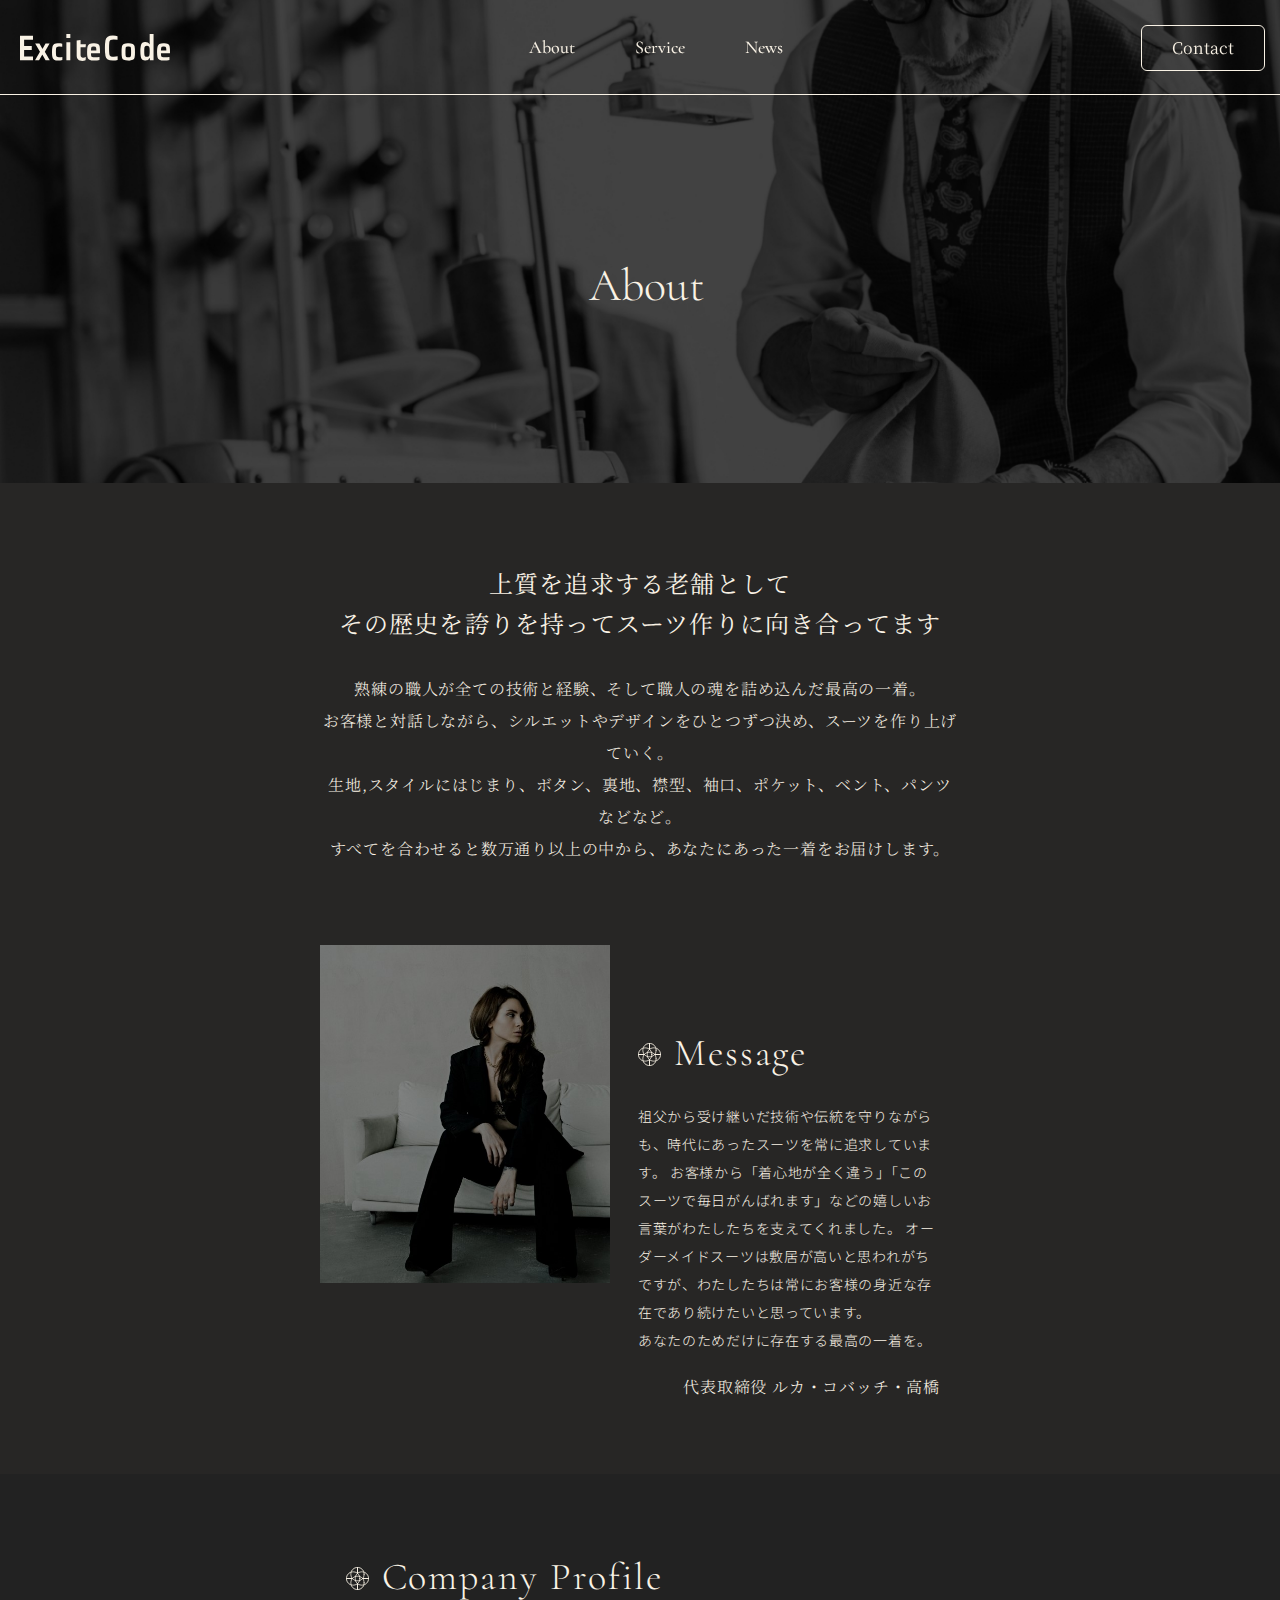
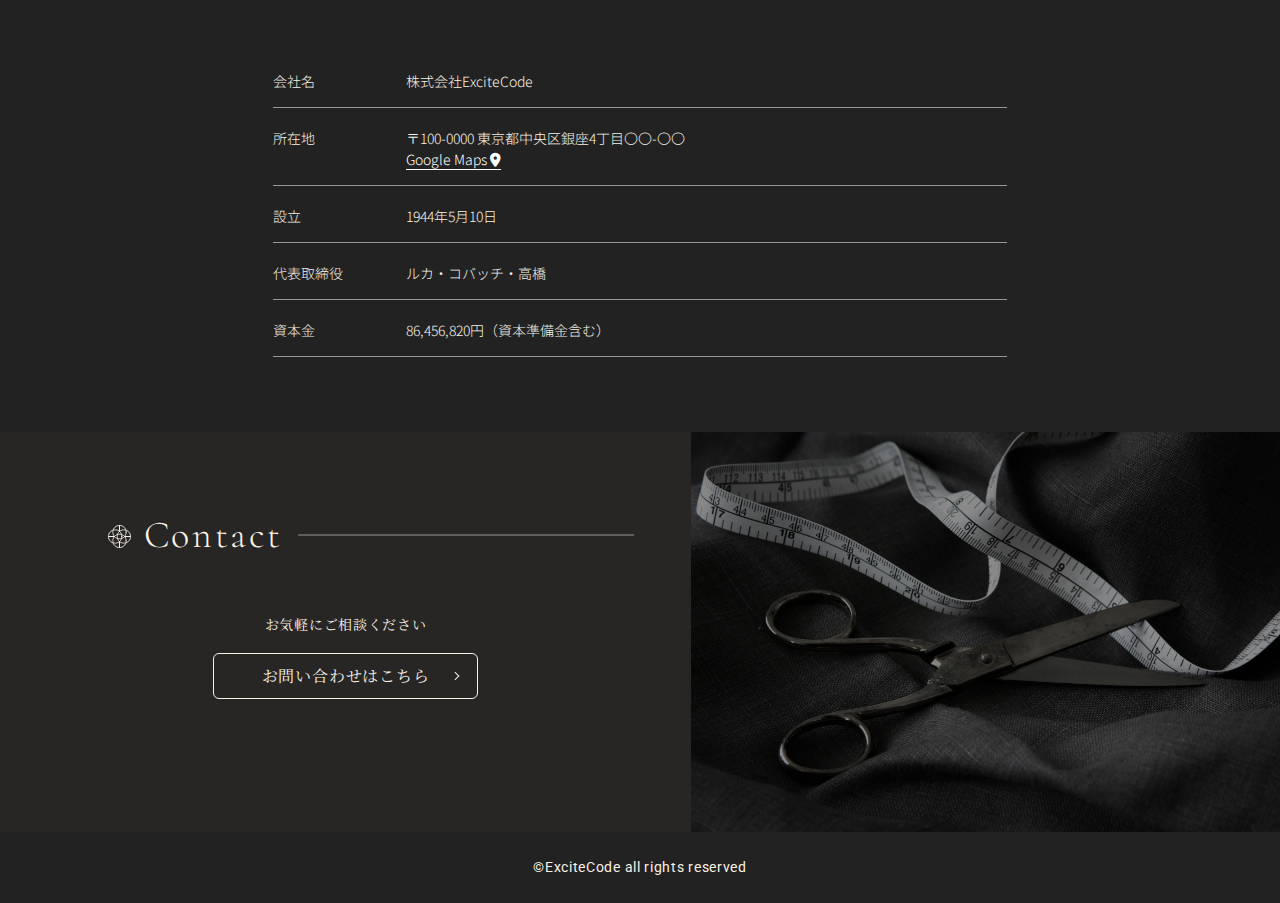
==== pc2_about.html @ 0dd818ef "初回コミット" ====
<!DOCTYPE html>
<html lang="ja">

<head>
  <meta name="robots" content="noindex,nofollow">
  <meta charset="UTF-8">
  <meta name="viewport" content="width=device-width,initial-scale=1.0">
  <meta name="format-detection" content="telephone=no">
  <!-- meta情報 -->
  <title>ExciteCode04 now</title>
  <meta name="description" content="ExciteCodeは、伝統あるテーラーだからできる、芯地や裏地など、細部へこだわります。わたしたちはワンランク上のオーダースーツをお約束します。">
  <meta name="keywords" content="ExciteCode,オーダーメイドスーツ,ネクタイ" >
  <!-- ogp -->
  <meta property="og:title" content="ExciteCode">
  <meta property="og:type" content="website">
  <meta property="og:url" content="">
  <meta property="og:image" content="">
  <meta property="og:site_name" content="ExciteCode">
  <meta property="og:description" content="ExciteCodeは、伝統あるテーラーだからできる、芯地や裏地など、細部へこだわります。わたしたちはワンランク上のオーダースーツをお約束します。">
  <meta name="twitter:card" content="summary" >
  <meta name="viewport" content="width=device-width, initial-scale=1.0">
  <!-- ファビコン -->
  <link rel="icon"  href="/images/favicon.ico">
  <link rel="apple-touch-icon" href="/images/apple-touch-icon.png">

  <link rel="stylesheet" href="https://cdnjs.cloudflare.com/ajax/libs/font-awesome/6.5.1/css/all.min.css">

  <!-- Google Fonts -->
  <link rel="preconnect" href="https://fonts.googleapis.com">
  <link rel="preconnect" href="https://fonts.gstatic.com" crossorigin>
  <link href="https://fonts.googleapis.com/css2?family=Noto+Sans+JP:wght@400;500&family=Noto+Serif+JP:wght@300;400&family=Roboto:wght@500&display=swap" rel="stylesheet">
  <link rel="preconnect" href="https://fonts.googleapis.com">
  <link rel="preconnect" href="https://fonts.gstatic.com" crossorigin>
  <link href="https://fonts.googleapis.com/css2?family=Cormorant:ital,wght@0,300..700;1,300..700&family=Noto+Sans+JP:wght@400;500&family=Noto+Serif+JP:wght@300;400&family=Roboto:wght@500&display=swap" rel="stylesheet">
  <!-- css -->
  <link rel="stylesheet" href="https://unpkg.com/swiper@8/swiper-bundle.min.css">
  <link rel="stylesheet" href="/css/style.css">

  <!-- JavaScript -->
  <script src="https://code.jquery.com/jquery-3.6.1.min.js" integrity="sha256-o88AwQnZB+VDvE9tvIXrMQaPlFFSUTR+nldQm1LuPXQ=" crossorigin="anonymous" defer></script>
  <script src="https://cdn.jsdelivr.net/npm/swiper@8/swiper-bundle.min.js" defer></script>
  <script src="/js/script.js" defer></script>
</head>

<body>
  <header class="header js-header"> <!--headerはメインビュー過ぎたら背景色を＃２２２２２２にする -->
    <div class="header__inner">
      <a href="/index.html">
        <div class="header__name"><img class="header__logo" src="/images/h1.svg" alt="ExciteCode"></div>
      </a>
      <nav class="header__nav md-none">
        <ul class="header__items">
          <li class="header__item"><a href="#" class="header__link">About</a></li>
          <li class="header__item"><a href="/index.html#service" class="header__link">Service</a></li>
          <li class="header__item"><a href="/index.html#news" class="header__link">News</a></li>
        </ul>
      </nav> 
      <div class="header__contact-button-wrapper md-none">
        <a href="/pc2_contact.html" class="header__contact contact-button md-none">Contact</a>
      </div>
    </div> <!-- //header__inner -->

    <div class="hamburger js-hamburger md-show"><!-- ハンバーガー -->
      <span></span>
      <span></span>
      <span></span>
    </div>
    <div class="drawer-menu js-drawer">
      <div class="drawer-menu__inner">
        <ul class="drawer-menu__items">
          <li class="drawer-menu__item">
            <a href="pc2_about.html" class="drawer-menu__link">About</a>
          </li>
          <li class="drawer-menu__item">
            <a href="/index.html#service" class="drawer-menu__link">Service</a>
          </li>
          <li class="drawer-menu__item">
            <a href="/index.html#news" class="drawer-menu__link">News</a>
          </li>
          <li class="drawer-menu__item">
            <a href="pc2_contact.html" class="drawer-menu__link drawer-menu__link--contact">Contact</a>
          </li>
        </ul>
      </div>
    </div>
  </header><!--header-->


  <main>
    <section class="sub-mv">
      <div class="sub-page__title-inner">
        <h1 class="sub-page__title--about"> 
          About 
        </h1>
      </div>
    </section>
    
    <section class="page-about__message">
      <div class="page-about__about-inner">
        <div class="page-about__message-text--large text--large text--white"> 
          上質を追求する老舗として<br>
          その歴史を誇りを持って<br class="md-show">スーツ作りに向き合ってます
        </div>
        <div class="text text--white page-about__message-text">
          熟練の職人が全ての技術と経験、そして職人の魂を詰め込んだ最高の一着。<br>
          お客様と対話しながら、シルエットやデザインをひとつずつ決め、スーツを作り上げていく。<br>
          生地,スタイルにはじまり、ボタン、裏地、襟型、袖口、ポケット、ベント、パンツなどなど。<br>
          すべてを合わせると数万通り以上の中から、あなたにあった一着をお届けします。
        </div>
        <div class="page-about__service-flex">
          <div class="">
            <img src="/images/pc2__about-message-img.jpg" alt="パンツスーツを着た女性がソファに座って左の方を向いている様子" class="pc2__about-message-img">
          </div>
          <div class="page-about__service-flex-text">
            <div class="page-about__title-wrap">
              <h2 class="page-about__section-title--none-after">Message</h2> 
            </div> 
            <div class="greeting">
              <div class="text text--white page-about__message-flex-text">
                祖父から受け継いだ技術や伝統を守りながらも、時代にあったスーツを常に追求しています。
                お客様から「着心地が全く違う」「このスーツで毎日がんばれます」などの嬉しいお言葉がわたしたちを支えてくれました。<br class="sp-show">
                オーダーメイドスーツは敷居が高いと思われがちですが、わたしたちは常にお客様の身近な存在であり続けたいと思っています。<br class="sp-show"><br>
                <p class="md-none">あなたのためだけに存在する最高の一着を。</p>
              </div>
              <p class="text text--white page-about__message-flex-text--name">代表取締役&nbsp;ルカ・コバッチ・高橋</p>  
            </div>
          </div>
        </div>
      </div>
    </section><!--//page-about__message-->

    <section class="page-about__company-profile">           
      <div class="page-about__about-inner">
        <div class="title-wrap title-wrap__page-about"> 
          <h2 class="page-about__section-title--none-after">Company&nbsp;Profile</h2> 
        </div>
      </div>
      <div class="profile-items section-inner">
        <dl class="profile-item">
          <dt class="profile-item--main">会社名</dt>
          <dd class="profile-item--sub">株式会社ExciteCode</dd>
        </dl>


        <dl class="profile-item">
          <dt class="profile-item--main">所在地</dt>
          <dd class="profile-item--sub">
              〒100-0000
              東京都中央区銀座4丁目〇〇-〇〇<br>
              <a href="#" class="modal-open-button js-modal-open">Google Maps <i class="fa-solid fa-location-dot"></i></a>
          </dd>
        </dl>


        <dl class="profile-item">
          <dt class="profile-item--main">設立</dt>
          <dd class="profile-item--sub">1944年5月10日</dd>
        </dl>
        <dl class="profile-item">
          <dt class="profile-item--main">代表取締役</dt>
          <dd class="profile-item--sub">ルカ・コバッチ・高橋</dd>
        </dl>
        <dl class="profile-item">
          <dt class="profile-item--main">資本金</dt>
          <dd class="profile-item--sub">86,456,820円（資本準備金含む）</dd>
        </dl>
      </div>
    </section>
    <section id="contact" class="contact">
      <div class="contact-left">
        <div class="inner contact-inner"> 
          <div class="title-wrap contact__title-wrap">
            <h2 class="section-title section-title--white contact__section-title">Contact</h2> 
          </div>
        <!-- <div class="contact-title-wrap"> -->
          <div class="contact__title-inner"> 
            <p class="contact-text text text--white">お気軽にご相談ください</p>
            <a href="/pc2_contact.html" class="contact-button contact__contact-button">お問い合わせはこちら</a>
          </div> 
        </div> 
      </div>
      <div class="contact-img-right">
        <img src="/images/contact-img.jpg" alt="裁ちばさみとメジャーが布の上に置いてある様子">
      </div>
    </section>

  </main>
  <footer class="footer">
    <small class="footer__copyright">&copy;ExciteCode&nbsp;all&nbsp;rights&nbsp;reserved</small>
  </footer>
</body>

</html>
---- css/style.css ----
@charset "UTF-8";
html {
  font-size: 16px;
}

body {
  font-family: "Noto Serif JP", serif;
}

a[href^="tel:"] {
  pointer-events: none;
}
@media screen and (max-width: 768px) {
  a[href^="tel:"] {
    pointer-events: auto;
  }
}

a {
  transition: opacity 0.3s;
}
a:hover {
  opacity: 0.7;
}

*,
*::before,
*::after {
  box-sizing: border-box;
}

/* Remove default padding */
ul,
ol {
  padding: 0;
}

/* Remove default margin */
body,
h1,
h2,
h3,
h4,
p,
ul,
ol,
figure,
blockquote,
dl,
dd {
  margin: 0;
}

/* Set core root defaults */
html {
  scroll-behavior: smooth;
}

/* Set core body defaults */
body {
  min-height: 100vh;
  text-rendering: optimizeSpeed;
  line-height: 1.5;
}

/* Remove list styles on ul, ol elements with a class attribute */
ul,
ol {
  list-style: none;
}

/* A elements that don't have a class get default styles */
a:not([class]) {
  text-decoration-skip-ink: auto;
}

a {
  text-decoration: none;
}

/* Make images easier to work with */
img {
  max-width: 100%;
  display: block;
}

/* Natural flow and rhythm in articles by default */
article > * + * {
  margin-top: 1em;
}

/* Inherit fonts for inputs and buttons */
input,
button,
textarea,
select {
  font: inherit;
}

/* Blur images when they have no alt attribute */
img:not([alt]) {
  filter: blur(10px);
}

/* フォームリセット */
input,
button,
select,
textarea {
  -webkit-appearance: none;
  -moz-appearance: none;
  appearance: none;
  background: transparent;
  border: none;
  border-radius: 0;
  font: inherit;
  outline: none;
}

textarea {
  resize: vertical;
}

input[type=checkbox],
input[type=radio] {
  display: none;
}

input[type=submit],
input[type=button],
label,
button,
select {
  cursor: pointer;
}

select::-ms-expand {
  display: none;
}

.main {
  margin: 0 auto;
}
@media screen and (max-width: 768px) {
  .main {
    margin: 0 15px;
  }
}

.header {
  position: fixed;
  z-index: 1000;
  top: 0;
  left: 0;
  width: 100%;
  max-width: 100%;
  height: 95px;
  align-items: center;
  background-color: transparent;
  border-bottom: 1px solid #F9F2E5;
}
@media screen and (max-width: 768px) {
  .header {
    border-bottom: none;
    height: 75px;
  }
}

.header.change-color {
  background-color: #222222;
  transition: 0.3s ease-in-out;
}
@media screen and (max-width: 768px) {
  .header.change-color {
    background-color: #222222;
  }
}

.header__inner {
  display: flex;
  justify-content: space-between;
  height: inherit;
  align-items: center;
  flex-wrap: wrap;
  width: 100%;
  max-width: 100%;
  padding: 0 15px;
}
@media screen and (max-width: 768px) {
  .header__inner {
    padding-top: 5px;
  }
}

.header__inner a {
  height: inherit;
  display: flex;
  align-items: center;
}

.header__name {
  color: #F9F2E5;
  font-family: "Cormorant", serif;
  font-size: 18px;
  width: 150px;
  margin-right: auto;
  margin-left: 5px;
}
@media screen and (max-width: 1024px) {
  .header__name {
    width: 132px;
    height: 22px;
    margin-left: 0;
  }
}

.header__nav {
  margin-left: auto;
  margin-right: auto;
  height: inherit;
}

.header__logo {
  width: 100%;
  height: auto;
  max-width: 100%;
}

.header__items {
  display: flex;
  height: inherit;
}

.header__item {
  font-family: "Cormorant", serif;
  font-size: 18px;
  height: inherit;
  font-weight: 500;
}

.header__item a {
  color: #F9F2E5;
  display: flex;
  height: inherit;
  padding: 0 30px;
  align-items: center;
}

.header__contact {
  margin: 0 auto;
}

.header__about__section-title {
  width: 171px;
  padding-top: 31px;
  padding-left: 20px;
  align-items: center;
  background-color: transparent;
}
@media screen and (max-width: 768px) {
  .header__about__section-title {
    width: 132px;
  }
}

.hamburger {
  position: fixed;
  z-index: 9999;
  top: 30px;
  right: 15px;
  width: 25px;
  height: 16px;
  cursor: pointer;
}

.hamburger span {
  position: absolute;
  left: 0;
  display: inline-block;
  width: 100%;
  height: 2px;
  transition: transform, background-color 0, 3s;
  background-color: #F9F2E5;
}

.hamburger span:first-child {
  top: 0;
}

.hamburger span:nth-child(2) {
  top: 8px;
  transition: 0.3s opacity;
}

.hamburger span:nth-child(3) {
  top: 16px;
}

.hamburger.is-active {
  top: 20px;
  right: 12px;
}

.hamburger.is-active span {
  background-color: #F9F2E5;
}

.hamburger.is-active span:first-child {
  top: 15px;
  transform: rotate(-45deg);
}

.hamburger.is-active span:nth-child(2) {
  opacity: 0;
}

.hamburger.is-active span:nth-child(3) {
  top: 15px;
  transform: rotate(45deg);
}

.drawer-menu {
  position: absolute;
  z-index: 5000;
  top: 0;
  left: 0;
  width: 100%;
  height: 100Vh;
  background-color: #222222;
  opacity: 0.9;
  display: none;
}

.drawer-menu__inner {
  display: flex;
  align-items: center;
  justify-content: center;
  width: 100%;
  height: inherit;
}

.drawer-menu__items {
  display: flex;
  align-items: center;
  flex-direction: column;
}

.drawer-menu__item {
  display: inline-block;
}

.drawer-menu__item:not(:first-child) {
  margin-top: 30px;
}

.drawer-menu__link {
  font-family: "Cormorant", serif;
  font-weight: 500;
  letter-spacing: 0.05em;
  line-height: 1.875;
  color: #F9F2E5;
  display: inline-block;
  width: 200px;
  padding-bottom: 25px;
  text-align: center;
}

.drawer-menu__contact {
  margin-top: 40px;
}

.drawer-menu__link.drawer-menu__link--contact {
  padding: 14px 14px;
  border: 1px solid #F9F2E5;
  border-radius: 10px;
  transition: 0.3s background-color;
}
.drawer-menu__link.drawer-menu__link--contact:hover {
  opacity: 1;
  background-color: #332F27;
}
@media screen and (max-width: 375px) {
  .drawer-menu__link.drawer-menu__link--contact {
    background-color: transparent;
  }
}

/* スマートフォン用のスタイル */
@media screen and (max-width: 767px) {
  .drawer-menu__item.drawer-menu__item {
    position: relative;
  }
}
.drawer-menu__item:not(:nth-child(4))::before {
  content: "";
  position: absolute;
  top: 50%;
  left: 30%;
  transform: translateY(-50%);
  width: 14px; /* 画像の幅 */
  height: 14px; /* 画像の高さ */
  background-image: url("/images/title-logo.svg"); /* 画像のURLを指定 */
  background-size: cover;
  background-position: center;
  background-repeat: no-repeat;
}

.drawer-menu__link {
  padding: 10px 10px 10px 22px; /* 左側の余白を調整 */
}

.drawer-menu.is-open {
  /* display: block; 基本使わない　トランジションが聞かなくなるから */
  opacity: 0;
  visibility: visible;
}

.mv {
  position: relative;
  max-width: 100%;
  width: 100%;
  height: 100vh;
  background-repeat: no-repeat;
  background-position: center;
  background-size: cover;
  overflow: hidden;
  z-index: 100;
}

.mv__inner {
  height: inherit;
}

.mv__title-inner {
  position: absolute;
  z-index: 500;
  top: 55%;
  left: 205px;
  transform: translateY(-50%);
  background-color: transparent;
}
@media screen and (max-width: 768px) {
  .mv__title-inner {
    top: 50%;
    left: 55px;
  }
}

.mv__title-inner.mv__title-inner--page-about {
  transform: translate(-50%, -50%);
}

.mv__title {
  font-family: "Cormorant", serif;
  font-weight: 500;
  font-size: 54px;
  color: #F9F2E5;
  letter-spacing: 0.05em;
}
@media screen and (max-width: 768px) {
  .mv__title {
    font-size: 36px;
    font-weight: 500;
  }
}

.mv__title--small {
  color: #F9F2E5;
  font-family: "Noto Serif JP", serif;
  font-weight: 400;
  font-size: 18px;
  letter-spacing: 0.12em;
  margin-top: 5px;
}
@media screen and (max-width: 768px) {
  .mv__title--small {
    margin-top: 0;
    font-size: 14px;
    letter-spacing: 0.09em;
    padding-top: 10px;
    text-align: center;
  }
}

.swiper-button-prev,
.swiper-button-next {
  position: absolute;
  top: 58%;
  transform: translateY(-50%);
  width: 70px;
  height: 4px;
  background-color: #4f4c4c;
  color: white;
  text-align: center;
  line-height: 30px;
  cursor: pointer;
}

.swiper {
  height: inherit;
}

.swiper-slide picture {
  display: block;
  height: inherit;
}

.swiper-slide picture img {
  width: 100%;
  display: block;
  height: 100%;
  object-fit: cover;
}

.swiper-button-prev {
  left: 70px;
}

.swiper-button-next {
  right: 70px;
}

.swiper-button-prev,
.swiper-button-next {
  width: 34px;
  height: 34px;
  background-color: rgba(255, 255, 255, 0.06); /* 8の値で透過させる */
}

.swiper-button-prev::after,
.swiper-button-next::after {
  position: absolute;
  top: 50%;
  left: 50%;
  width: 10px;
  height: 10px;
  content: "";
  transform: translate(-50%, -50%) rotate(45deg);
  border-top: 2px solid #F9F2E5;
  border-right: 2px solid #F9F2E5;
}

.swiper-button-prev::after {
  transform: translate(-50%, -50%) rotate(-135deg);
}

.swiper-horizontal > .swiper-pagination-bullets .swiper-pagination-bullet,
.swiper-pagination-horizontal.swiper-pagination-bullets .swiper-pagination-bullet {
  margin: 0 9px;
  margin-bottom: 27px;
}
@media screen and (max-width: 768px) {
  .swiper-horizontal > .swiper-pagination-bullets .swiper-pagination-bullet,
  .swiper-pagination-horizontal.swiper-pagination-bullets .swiper-pagination-bullet {
    margin-bottom: 12px;
  }
}

.swiper-pagination-bullet {
  width: 70px;
  height: 4px;
  opacity: 1;
  border-radius: 0;
  background-color: #332F27;
}
@media screen and (max-width: 768px) {
  .swiper-pagination-bullet {
    width: 35px;
    height: 1px;
  }
}

.swiper-pagination-bullet-active {
  background-color: #F9F2E5;
}

.about {
  background-color: #272625;
  margin: 0 auto;
}
@media screen and (max-width: 375px) {
  .about {
    padding-bottom: 10px;
  }
}

.about__title-wrap {
  padding-top: 0px;
}
@media screen and (max-width: 768px) {
  .about__title-wrap {
    padding-top: 52px;
  }
}
@media screen and (max-width: 375px) {
  .about__title-wrap {
    padding-top: 55px;
  }
}

.about__section {
  margin: 0 auto; /* 左右のマージンを自動で設定して中央に寄せる */
  justify-content: center;
}
@media screen and (max-width: 768px) {
  .about__section {
    display: block;
  }
}

.about__section-inner {
  display: flex;
  justify-content: center;
  flex-direction: row-reverse;
  gap: 35px;
  padding-top: 75px;
  padding-left: 3rem;
}
@media screen and (max-width: 768px) {
  .about__section-inner {
    display: block;
    padding-top: 30px;
    padding-left: 0;
  }
}

.about__text-text {
  font-size: 22px;
  color: #F9F2E5;
  writing-mode: vertical-rl; /* 縦書きに変更 */
  padding-top: 25px;
  line-height: 2;
  letter-spacing: 0.37em;
}
@media screen and (max-width: 768px) {
  .about__text-text {
    font-size: 14px;
    font-weight: 300;
    margin: 0 auto;
    line-height: 2.1;
    letter-spacing: 0.3em;
    padding-left: 0;
  }
}
@media screen and (max-width: 375px) {
  .about__text-text {
    line-height: 2;
    text-align: initial; /* 初期値に戻す */
    padding-top: 22px;
    margin-right: auto;
    margin-left: auto;
  }
}

.about-img {
  width: 360px;
  height: auto;
  max-width: 100%;
}
@media screen and (max-width: 768px) {
  .about-img {
    width: 240px;
    height: 333px;
    margin: 37px auto;
  }
}
@media screen and (max-width: 375px) {
  .about-img {
    margin-top: 37px;
  }
}

.about--text {
  margin-left: 58px;
  margin-top: 129px;
  margin-left: 100px;
}
@media screen and (max-width: 768px) {
  .about--text {
    display: flex;
    justify-content: center;
    margin-left: 0;
  }
}

.about-text-caver {
  font-family: "Noto Sans JP", sans-serif;
  font-weight: 300;
  color: #F9F2E5;
  font-size: 16px;
  text-align: left;
  line-height: 2;
  margin-top: -65px;
  margin-right: auto;
  margin-left: auto;
  width: 52%;
  padding-left: 2rem;
}
@media screen and (max-width: 768px) {
  .about-text-caver {
    width: 86%;
    font-size: 14px;
    line-height: 1.8;
    margin-top: -8.5em;
    font-weight: 300;
  }
}
@media screen and (max-width: 375px) {
  .about-text-caver {
    font-family: "Noto Serif JP", serif;
    font-size: 13px;
    font-weight: 300;
    width: 90%;
    margin-top: -120px;
    padding-left: 0;
  }
}

.button--view-more {
  display: flex;
  justify-content: center;
  align-items: center;
  margin: 38px auto 0;
  padding-bottom: 80px;
  z-index: 10;
}
@media screen and (max-width: 768px) {
  .button--view-more {
    margin-top: 35px;
    padding-bottom: 55px;
    margin-bottom: -4px;
  }
}

.service {
  background-color: #222222;
  padding-bottom: 60px;
}
@media screen and (max-width: 768px) {
  .service {
    padding-bottom: 50px;
  }
}

.title-wrap--service {
  padding-top: 55px;
}

.section-inner.section-inner--service {
  padding-top: 0;
  display: flex;
  width: 87%;
}
@media screen and (max-width: 768px) {
  .section-inner.section-inner--service {
    padding: 0;
    font-size: 14px;
    width: auto;
  }
}
@media screen and (max-width: 375px) {
  .section-inner.section-inner--service {
    margin-bottom: 0px;
  }
}

.tab {
  padding-top: 35px;
  width: 100%;
}
@media screen and (max-width: 768px) {
  .tab {
    padding-top: 40px;
  }
}

.tab__list {
  display: flex;
  justify-content: center;
  gap: 15px;
}

.tab__button {
  font-family: "Noto Serif JP", serif;
  font-size: 16px;
  font-weight: 300;
  cursor: pointer;
  padding-bottom: 2px;
  border-bottom: 1px solid transparent;
  color: #F9F2E5;
  padding: 10px 15px;
  transition: all 0.4s ease-out;
  position: relative;
  overflow: hidden;
}
@media screen and (max-width: 768px) {
  .tab__button {
    font-size: 14px;
    padding: 4px 15px;
    white-space: nowrap;
  }
}
.tab__button:hover, .tab__button.is-active {
  background-color: rgba(0, 0, 0, 0.3);
  border-bottom-color: #222222;
}
.tab__button:hover::after, .tab__button.is-active::after {
  transform: translateX(0);
}

.tab__button {
  letter-spacing: 0.05em;
  box-shadow: 3px 3px 6px #2e2b2b;
}

.tab__contents {
  margin-top: 45px;
}
@media screen and (max-width: 375px) {
  .tab__contents {
    margin-top: 50px;
  }
}

.tab__content {
  display: none;
  background-color: #222222;
  max-width: fit-content;
  opacity: 0;
  transition: opacity 0.4s ease-out;
}

.tab__content.is-active {
  display: block;
  opacity: 1;
}
@media screen and (max-width: 768px) {
  .tab__content.is-active {
    margin-right: auto;
    margin-left: auto;
  }
}

.tab__content-cards {
  display: grid;
  grid-template-columns: repeat(3, 1fr);
  gap: 20px;
  margin: auto;
}
@media screen and (max-width: 768px) {
  .tab__content-cards {
    grid-template-columns: repeat(1, 1fr);
    gap: 60px;
    padding-top: 0;
  }
}
@media screen and (max-width: 375px) {
  .tab__content-cards {
    gap: 23px;
  }
}

.tab__content-card {
  position: relative;
  box-shadow: 3px 3px 6px #1D1D1D;
  transition: all 0.4s ease-out;
}
@media screen and (max-width: 768px) {
  .tab__content-card {
    padding-top: 8px;
  }
}

.tab__text--on {
  font-family: "Cormorant", serif;
  font-size: 14px;
  font-weight: 300;
  color: #F9F2E5;
  background-color: #332F27;
  width: 79px;
  padding: 5px 0;
  display: flex;
  align-items: center;
  justify-content: center;
  text-align: center;
  line-height: 1;
  position: absolute;
  top: 0;
  left: 0;
}
.tab__img {
  aspect-ratio: 337/377;
  object-fit: cover;
  margin: 0 auto;
}
@media screen and (max-width: 768px) {
  .tab__img {
    position: relative;
    width: 72.465%;
  }
}

.tab__card-body {
  margin: 12px 15px auto;
}
@media screen and (max-width: 768px) {
  .tab__card-body {
    margin: 15px 63px auto;
  }
}

.tab__text--title {
  color: #F9F2E5;
  font-family: "Noto Serif JP", serif;
  font-size: 16px;
  letter-spacing: 0.05em;
  padding-top: 5px;
}
@media screen and (max-width: 768px) {
  .tab__text--title {
    font-size: 14px;
    letter-spacing: -0.2em;
  }
}
@media screen and (max-width: 375px) {
  .tab__text--title {
    padding-top: 0;
  }
}

.tab__text--text {
  color: #F9F2E5;
  font-family: "Noto Sans JP", sans-serif;
  font-size: 13px;
  letter-spacing: 0.05em;
  font-weight: 200;
  margin-top: 10px;
  margin-bottom: 38px;
}
@media screen and (max-width: 768px) {
  .tab__text--text {
    line-height: 1.538;
    letter-spacing: -0.9px;
    margin-bottom: 30px;
  }
}

.news {
  background-color: #BCB5A8;
  padding-bottom: 60px;
}
@media screen and (max-width: 768px) {
  .news {
    padding-top: 55px;
    padding-bottom: 13px;
  }
}
@media screen and (max-width: 375px) {
  .news {
    padding-bottom: 55px;
  }
}

#news {
  position: relative;
  padding-top: 80px; /* ヘッダーの高さ分の余白を確保 */
  margin-top: -80px; /* 余白を消して、見た目はそのまま */
}

.section-title.news__section-title {
  color: #222222;
  margin-left: 10px;
}

.news__section-inner {
  padding: 0 20px;
  max-width: 1240px;
  width: 100%;
  margin: auto;
}
@media screen and (max-width: 768px) {
  .news__section-inner {
    padding: 0 15px;
  }
}
@media screen and (max-width: 375px) {
  .news__section-inner {
    padding: 0 15px;
  }
}

.section-inner.section-inner--news {
  padding-top: 15px;
}

.news__items {
  padding-right: 85px;
  padding-left: 85px;
  font-family: "Noto Sans JP", sans-serif;
}
@media screen and (max-width: 768px) {
  .news__items {
    padding-right: 15px;
    padding-left: 15px;
  }
}
@media screen and (max-width: 375px) {
  .news__items {
    padding-top: 15px;
  }
}

.news__item--menu {
  display: flex;
}
@media screen and (max-width: 768px) {
  .news__item--menu {
    padding-left: 15px;
    display: block;
  }
}

.news__item--label {
  width: 97px;
  outline: 5px;
}

.news__item--label-large {
  width: 100%;
  color: #222222;
}

.news__item--label-large {
  margin-left: 2.8rem;
  margin-top: auto;
  margin-bottom: auto;
}
@media screen and (max-width: 768px) {
  .news__item--label-large {
    margin-left: 15px;
    margin-top: 20px;
  }
}

.news__item--label-large a {
  color: #222222;
}

@media screen and (max-width: 768px) {
  .news__item--label-large:not(:first-child) {
    margin-top: 20px;
  }
}

.news__item-title {
  font-size: 15px;
}
@media screen and (max-width: 375px) {
  .news__item-title {
    font-size: 14px;
  }
}

.news__item a {
  display: flex;
  align-items: flex-start;
  padding-top: 30px;
  padding-bottom: 23px;
}
@media screen and (max-width: 768px) {
  .news__item a {
    display: block;
    padding-top: 25px;
  }
}
@media screen and (max-width: 375px) {
  .news__item a {
    padding-top: 20px;
    padding-bottom: 20px;
  }
}

.news__item:not(:last-child) {
  border-bottom: 1px solid #A4A4A0;
}

@media screen and (max-width: 375px) {
  .news__item a:not(:first-child) {
    padding-top: 10px;
  }
}

.news__item--label {
  min-width: 80px;
  display: inline-block;
  margin: auto;
}

.news__item--label-brown {
  color: #F9F2E5;
  background-color: #332F27;
  display: inline-block;
  flex-shrink: 0;
  margin-left: 18px;
}
@media screen and (max-width: 768px) {
  .news__item--label-brown {
    margin-left: -6px;
  }
}

.news__item-date {
  font-family: "Noto Sans JP", sans-serif;
  font-size: 14px;
  color: #222222;
}
@media screen and (max-width: 768px) {
  .news__item-date {
    font: 13px;
  }
}

.news__item-tab {
  font-size: 10px;
  padding: 9px 25px;
  text-align: center;
  line-height: 1;
}
@media screen and (max-width: 768px) {
  .news__item-tab {
    padding: 7px 20px;
  }
}

.contact {
  background-color: #272625;
  display: flex;
  justify-content: space-evenly;
  min-height: 400px;
}
@media screen and (max-width: 1024px) {
  .contact {
    display: block;
    background-image: url(/images/contact-img-sp.jpg);
    background-repeat: no-repeat;
    background-size: cover;
  }
}
@media screen and (max-width: 375px) {
  .contact {
    padding-top: 30px;
    padding-bottom: 10px;
  }
}

.contact-left {
  width: 54%;
  flex-direction: column; /* 子要素を縦に配置 */
  justify-content: center; /* 子要素を中央に配置 */
}
@media screen and (max-width: 1024px) {
  .contact-left {
    width: 100%;
    padding-bottom: 60px;
  }
}
@media screen and (max-width: 375px) {
  .contact-left {
    padding-bottom: 74px;
  }
}

.inner.contact-inner {
  padding-top: 0;
  width: 70;
}
@media screen and (max-width: 1024px) {
  .inner.contact-inner {
    max-width: 83.333%;
    margin: 0 auto;
  }
}

@media screen and (max-width: 375px) {
  .contact__section-title {
    display: inline-block;
    width: 100%;
  }
}

.contact__title-inner {
  padding-top: 50px;
}
@media screen and (max-width: 768px) {
  .contact__title-inner {
    padding-top: 0;
  }
}

.contact__title-wrap {
  padding-top: 75px;
  padding-left: 50px;
}
@media screen and (max-width: 768px) {
  .contact__title-wrap {
    padding-top: 45px;
    padding-left: 4%;
    padding-right: 4%;
  }
}

.contact__text {
  text-align: center;
}
@media screen and (max-width: 1024px) {
  .contact__text {
    text-align: center;
    font-size: 13px;
  }
}
@media screen and (max-width: 375px) {
  .contact__text {
    margin-left: -16px;
  }
}

.contact-text.text.text--white {
  font-size: 14px;
  text-align: center;
  letter-spacing: 0.05em;
}
@media screen and (max-width: 1024px) {
  .contact-text.text.text--white {
    margin-top: 53px;
    font-size: 12px;
  }
}
@media screen and (max-width: 375px) {
  .contact-text.text.text--white {
    margin-top: 40px;
    letter-spacing: 0.1px;
    margin-left: -16px;
  }
}

.contact__contact-button {
  font-size: 16px;
  letter-spacing: 0.05em;
  margin: 0 auto;
  padding-bottom: 80px;
  width: 265px;
  border-radius: 6px;
}
@media screen and (max-width: 375px) {
  .contact__contact-button {
    font-size: 14px;
    font-weight: 300;
    width: 230px;
  }
}

.contact-button.contact__contact-button {
  margin-top: 18px;
}
@media screen and (max-width: 375px) {
  .contact-button.contact__contact-button {
    margin-top: 16px;
    letter-spacing: 0;
    white-space: nowrap;
  }
}

.contact-flex {
  display: flex;
}

.contact-img-right {
  width: 46%;
  overflow: hidden;
  margin-left: auto;
  aspect-ratio: 662/400;
}
@media screen and (max-width: 1024px) {
  .contact-img-right {
    display: none;
  }
}
.contact-img-right img {
  width: 100%;
  height: 100%;
  object-fit: cover;
}

.contact-img {
  width: 100%;
  object-fit: cover;
  display: block;
}

footer {
  display: flex;
  font-family: "Roboto", sans-serif;
  justify-content: center;
  background-color: #222222;
  align-items: center; /* 縦方向の中央寄せ */
  padding: 25px 0;
}
@media screen and (max-width: 768px) {
  footer {
    height: 52px;
    padding: 22px;
  }
}

.footer__copyright {
  font-size: 14px;
  letter-spacing: 0.05em;
  color: #F9F2E5;
}
@media screen and (max-width: 768px) {
  .footer__copyright {
    font-size: 13px;
    font-weight: 300;
  }
}

.sub-mv {
  position: relative;
  width: 100vw;
  margin-left: calc(50% - 50vw);
  margin-right: calc(50% - 50vw);
  height: auto;
  padding-top: 37.708%;
  background-image: url(/images/pc2__about-bg.jpg);
  background-repeat: no-repeat;
  background-position: center;
  background-size: cover;
  overflow: hidden;
  z-index: 100;
}
@media screen and (max-width: 768px) {
  .sub-mv {
    background-image: url(/images/pc2__about-bg-sp.jpg);
    width: 100vw;
    height: 445px;
  }
}

.sub-page__title--about {
  font-family: "Cormorant", serif;
  font-weight: 200;
  font-size: 46px;
  color: #F9F2E5;
}
@media screen and (max-width: 768px) {
  .sub-page__title--about {
    font-size: 36px;
  }
}

.sub-page__title-inner {
  margin: 0 auto;
  position: absolute;
  top: 52%;
  left: 46%;
}
@media screen and (max-width: 768px) {
  .sub-page__title-inner {
    max-width: 600px;
    left: 38%;
  }
}

.page-about__section-title--none-after {
  position: relative;
  font-family: "Cormorant", serif;
  font-weight: 300;
  font-size: 38px;
  letter-spacing: 0.05em;
  padding-left: 36px;
  color: #F9F2E5;
  margin-left: 18px;
}
@media screen and (max-width: 1024px) {
  .page-about__section-title--none-after {
    font-size: 32px;
    letter-spacing: 0.15em;
  }
}
@media screen and (max-width: 768px) {
  .page-about__section-title--none-after {
    font-size: 32px;
    letter-spacing: 0.05em;
    margin-left: 0;
  }
}

.page-about__section-title--none-after::before {
  background-image: url(/images/title-logo.svg);
  position: absolute;
  font-family: "Cormorant", serif;
  content: "";
  width: 23px;
  height: 23px;
  top: 18px;
  left: 0px;
  color: #F9F2E5;
}
@media screen and (max-width: 1024px) {
  .page-about__section-title--none-after::before {
    width: 23px;
    height: 23px;
    margin-top: 12px;
    left: 0px;
    top: 3px;
  }
}

.page-about__about-inner {
  margin: 0 auto;
  max-width: 50%;
}
@media screen and (max-width: 1024px) {
  .page-about__about-inner {
    max-width: 60%;
  }
}

.mv__page-about {
  background-image: url(/images/pc2__about-bg.jpg);
  max-width: 100%;
  height: 534px;
  background-repeat: no-repeat;
  background-position: center;
  background-size: cover;
  overflow: hidden;
  z-index: 100;
}
@media screen and (max-width: 768px) {
  .mv__page-about {
    background-image: url(/images/pc2__about-bg-sp.jpg);
    display: flex;
    width: auto;
    height: 445px;
    flex-direction: column; /* 子要素を縦に並べる */
    align-items: center; /* 子要素を中央に配置 */
  }
}

.page-about__title-wrap {
  margin-top: 80px;
}
@media screen and (max-width: 768px) {
  .page-about__title-wrap {
    margin-top: 15px;
  }
}
@media screen and (max-width: 375px) {
  .page-about__title-wrap {
    margin-left: 45px;
  }
}

.greeting {
  margin-top: 20px;
}
@media screen and (max-width: 768px) {
  .greeting {
    margin: 0 auto;
  }
}

.page-about__message {
  background-color: #272625;
  padding-bottom: 75px;
}
@media screen and (max-width: 768px) {
  .page-about__message {
    padding-bottom: 60px;
    padding-right: 15px;
    padding-left: 15px;
  }
}

.page-about__company-profile {
  padding: 0 15px;
}
@media screen and (max-width: 375px) {
  .page-about__company-profile {
    font-size: clamp(1.563rem, -0.983rem + 12.73vw, 2rem);
  }
}

.page-about__section-title::after {
  display: none;
}

.page-about__message-text--large {
  text-align: center;
  font-family: "Noto Serif JP", serif;
  font-size: 24px;
  letter-spacing: 0.05em;
  line-height: 1.67;
  padding-top: 80px;
}
@media screen and (max-width: 768px) {
  .page-about__message-text--large {
    padding-top: 60px;
    font-size: 15px;
    line-height: 1.7;
    margin: 0 auto;
  }
}

.page-about__message-text {
  margin-top: 30px;
  text-align: center;
  font-size: 16px;
  font-family: "Noto Sans JP", sans-serif;
  font-weight: 300;
  letter-spacing: 0.05em;
  line-height: 2;
}
@media screen and (max-width: 768px) {
  .page-about__message-text {
    text-align-last: left;
    margin-top: 30px;
    font-size: 16px;
    letter-spacing: 0.05em;
    line-height: 2;
    margin-left: auto;
    margin-right: auto;
  }
}
@media screen and (max-width: 375px) {
  .page-about__message-text {
    margin: 20px 30px 0;
    text-align: left;
    font-weight: 300;
    font-size: 14px;
    line-height: 1.86;
  }
}

.title-wrap__page-about {
  padding-top: 75px;
}
@media screen and (max-width: 768px) {
  .title-wrap__page-about {
    padding-top: 52px;
  }
}

.page-about__service-flex {
  margin-top: 80px;
  display: flex;
  justify-content: center;
  gap: 10px;
  margin-right: 20px;
}
@media screen and (max-width: 768px) {
  .page-about__service-flex {
    display: block;
    margin-top: 5px;
    margin-right: 0;
  }
}

@media screen and (max-width: 768px) {
  .page-about__service-flex-img {
    padding-top: 50px;
    margin: 0 auto;
  }
}

.page-about__service-flex-img {
  width: 100%;
  aspect-ratio: 13/8;
  object-fit: cover;
}

.pc2__about-message-img {
  max-width: 290px;
  height: auto;
}
@media screen and (max-width: 768px) {
  .pc2__about-message-img {
    margin: 0 auto;
    width: 250px;
  }
}

.text.text--white.page-about__message-flex-text {
  font-size: 14px;
  font-family: "Noto Sans JP", sans-serif;
  font-weight: 300;
  line-height: 2;
}
@media screen and (max-width: 768px) {
  .text.text--white.page-about__message-flex-text {
    max-width: 97%;
    width: 100%;
    letter-spacing: 0.05em;
    line-height: 1.857;
    font-weight: 200;
  }
}

.greeting {
  padding-left: 18px;
}
@media screen and (max-width: 768px) {
  .greeting {
    padding-left: 13px;
    padding-top: 20px;
  }
}

.page-about__message-flex-text--name {
  font-size: 14px;
  margin-top: 21px;
  text-align: end;
  font-weight: 300;
}
@media screen and (max-width: 375px) {
  .page-about__message-flex-text--name {
    font-size: 13px;
    margin-top: -15px;
    letter-spacing: -0.1em;
    text-align: start;
  }
}

.pc2__about-message-img {
  height: auto; /* アスペクト比を保持しつつ幅を変更 */
}

.modal-open-button a {
  color: #F9F2E5;
}

.page-about__company-profile {
  background-color: #222222;
}

.profile-items.section-inner {
  padding-top: 65px;
  padding-bottom: 75px;
  margin: 0 auto;
  max-width: 734px;
  width: 100%;
}
@media screen and (max-width: 768px) {
  .profile-items.section-inner {
    margin: 0 auto;
    padding-top: 35px;
    padding-bottom: 60px;
    width: 82.61%;
    max-width: 100%;
    align-items: center;
  }
}

.profile-item {
  color: #F9F2E5;
  font-family: "Noto Sans JP", sans-serif;
  font-size: 14px;
  font-weight: 300;
  border-bottom: 1px solid #99958F;
  padding-bottom: 15px;
}
@media screen and (max-width: 768px) {
  .profile-item {
    display: block;
    padding-top: 0;
    padding-bottom: 25px;
  }
}
@media screen and (max-width: 375px) {
  .profile-item {
    padding-bottom: 21px;
  }
}

.profile-item:not(:first-child) {
  padding-top: 20px;
}
@media screen and (max-width: 375px) {
  .profile-item:not(:first-child) {
    padding-top: 23px;
  }
}

.profile-item--main {
  width: 100%;
  max-width: 133px;
  font-family: "Noto Sans JP", sans-serif;
  font-weight: 300;
}

@media screen and (max-width: 768px) {
  .profile-item--sub {
    margin-left: 0;
    margin-top: 10px;
  }
}

.google-map {
  display: flex;
}

.google-map img {
  margin-left: 10px;
}

/* マップを包むコンテナ */
.profile-item {
  position: relative;
}
@media screen and (max-width: 768px) {
  .profile-item {
    max-width: 285px;
  }
}

/* iframe */
iframe {
  width: 412px;
  height: 407px;
}
@media screen and (max-width: 768px) {
  iframe {
    width: 80%;
    height: 80%;
  }
}

.profile-item {
  display: flex;
  flex-wrap: wrap; /* コンテンツが折り返されるようにする */
}
@media screen and (max-width: 768px) {
  .profile-item {
    display: block;
  }
}

.profile-item p {
  flex: 1 0 50%; /* フレックスアイテムを均等に2つに分割し、横幅を50%にする */
}

.profile-item p:nth-child(3) {
  flex-basis: 100%; /* 3番目のアイテムは1つの列に配置される */
  padding-left: 132px;
  padding-top: 8px;
}
@media screen and (max-width: 375px) {
  .profile-item p:nth-child(3) {
    padding-left: 0;
  }
}

.modal-open-button {
  font-family: "Noto Sans JP", sans-serif;
  font-size: 14px;
  justify-content: center;
  cursor: pointer;
  color: #fff;
  border-bottom: 1px solid;
  padding-top: 2px;
}
@media screen and (max-width: 375px) {
  .modal-open-button {
    font-size: 14px;
    line-height: 2rem;
  }
}

.modal {
  position: fixed;
  z-index: 9999;
  top: 0;
  left: 0;
  display: flex;
  visibility: hidden;
  justify-content: center;
  width: 100%;
  height: 100%;
  padding: 40px 20px;
  transition: opacity 0.3s, visibility 0.3s;
  opacity: 0;
  background: rgba(34, 34, 34, 0.8);
}

.modal.is-open {
  visibility: visible;
  opacity: 1;
}

.modal__body {
  position: relative;
  display: inline-block;
  width: 460px;
  height: 500px;
  background-color: #fff;
  padding: 20px;
}
@media screen and (max-width: 375px) {
  .modal__body {
    height: 220px;
  }
}

.modal__close-button {
  position: absolute;
  top: 10px;
  right: 10px;
  font-size: 12px;
  display: flex;
  align-items: center;
  justify-content: center;
  width: 60px;
  padding: 10px;
  cursor: pointer;
  color: #000;
}

.modal__title {
  padding-top: 5px;
  padding-left: 25px;
  color: #332F27;
  font-weight: 300;
}

iframe .modal__content {
  padding: 24px;
  padding-top: 60px;
  background: #fff;
}
@media screen and (max-width: 768px) {
  iframe .modal__content {
    width: 85%;
    height: 70%;
  }
}

.modal__text {
  font-size: 16px;
  margin-top: 20px;
}

.pc2__title-inner {
  padding-top: 74px;
}

.page-about__contact-inner {
  padding-top: 92px;
  padding-left: 122px;
}

.mv__title.mv__title--page-contact {
  font-size: 46px;
}
@media screen and (max-width: 375px) {
  .mv__title.mv__title--page-contact {
    font-size: 36px;
  }
}

.mv__page-contact {
  background-image: url(/images/pc2__contact-bg.jpg);
  background-size: cover;
  max-width: 100%;
  height: 534px;
}
@media screen and (max-width: 1024px) {
  .mv__page-contact {
    background-image: url(/images/pc2__contact-bg-sp.jpg);
    height: 445px;
  }
}

.section-title__sub--contact-page {
  color: #332F27;
  font-size: 14px;
  position: absolute;
  top: 322px;
  left: 120px;
}
@media screen and (max-width: 1024px) {
  .section-title__sub--contact-page {
    display: none;
  }
}

.contact__contact-page {
  margin: 0 15px 0;
}

.page-about__contact--form {
  background-color: #272625;
  color: #F9F2E5;
  padding-bottom: 40px;
}

.contact-form-text {
  display: inline-block;
  margin: 0 auto;
  font-family: "Noto Sans JP", sans-serif;
  font-size: 15px;
  font-weight: 300;
  padding-top: 90px;
  padding-left: 20px;
  text-align: left;
  line-height: 1.86;
  letter-spacing: 0.05em;
}
@media screen and (max-width: 1024px) {
  .contact-form-text {
    line-height: 3.3;
    max-width: 345px;
    line-height: 1.86;
    padding-top: 55px;
  }
}
@media screen and (max-width: 375px) {
  .contact-form-text {
    padding-left: 0px;
    padding-top: 60px;
    font-weight: 200;
  }
}

.contact-form-inner {
  max-width: 500px;
  margin: 0 auto;
}
@media screen and (max-width: 1024px) {
  .contact-form-inner {
    padding-right: 15px;
    padding-left: 15px;
    width: 100%;
  }
}
@media screen and (max-width: 768px) {
  .contact-form-inner {
    padding-right: 15px;
    padding-left: 15px;
    width: 100%;
  }
}

.contact-form-ul {
  font-family: "Noto Sans JP", sans-serif;
  margin-left: auto;
  margin-right: auto;
  padding-top: 40px;
  justify-content: space-between;
}
@media screen and (max-width: 1024px) {
  .contact-form-ul {
    display: block;
    padding: 40px 20px 40px;
  }
}
@media screen and (max-width: 768px) {
  .contact-form-ul {
    padding-bottom: 62px;
  }
}
@media screen and (max-width: 375px) {
  .contact-form-ul {
    padding: 23px 15px 28px;
  }
}

.contact-form dl {
  margin-top: 20px;
}
@media screen and (max-width: 1024px) {
  .contact-form dl {
    margin-top: 16px;
  }
}
@media screen and (max-width: 375px) {
  .contact-form dl {
    margin-top: 15px;
  }
}

.form__label-text {
  max-width: 150px;
  font-size: 14px;
}
@media screen and (max-width: 375px) {
  .form__label-text {
    margin-top: 16px;
  }
}

.form__input {
  width: calc(100% - 150px);
}

.form__input-text {
  font-size: 14px;
  padding-top: 10px;
  padding-bottom: 11px;
  padding-left: 12px;
  width: 100%;
}

.contact-form {
  text-align: left;
}

.contact-form:not(:first-child) {
  margin-top: 20px;
}

.contact-form input[type=radio] {
  display: none;
}

.contact-form input[type=radio] + span {
  display: inline-block;
  position: relative;
  padding: 0 0 0 1.2em;
  margin: 0 0.2em 0;
  cursor: pointer;
}

.contact-form input[type=radio] + span::before {
  position: absolute;
  content: "";
  top: 50%;
  left: 0;
  transform: translateY(-50%);
  background: #272625;
  border: 1px solid #99958F;
  border-radius: 50%;
  width: 10px;
  height: 10px;
  display: block;
}

.contact-form input[type=radio]:checked + span::after {
  position: absolute;
  content: "";
  top: 50%;
  left: 0;
  transform: translateY(-50%);
  background: #A4A4A0;
  border-radius: 50%;
  width: 10px;
  height: 10px;
  border: 0.2em solid #A4A4A0;
  display: block;
}

.form__label-text.form__label-text--radio {
  margin-top: 30px;
}
@media screen and (max-width: 768px) {
  .form__label-text.form__label-text--radio {
    margin-top: 10px;
  }
}

.form__label-text--name {
  margin-top: 10px;
}
@media screen and (max-width: 1024px) {
  .form__label-text--name {
    font-size: 14px;
  }
}

.form-flex dt {
  font-family: "Noto Sans JP", sans-serif;
  font-weight: 300;
  font-size: 14px;
}

.form-flex:nth-child(3) {
  display: block;
}

.radio-title-2 {
  width: 160px;
}

.radio-title-1 {
  width: 160px;
}

.radio-title-1 {
  width: 160px;
}

.radio-container {
  display: flex;
}
@media screen and (max-width: 768px) {
  .radio-container {
    display: block;
    font-size: 14px;
    margin-top: 5px;
    padding-left: 10px;
  }
}

.radio {
  flex: 1;
  margin-right: 10px;
}

.radio-button {
  padding-top: 21px;
}
@media screen and (max-width: 375px) {
  .radio-button {
    padding-top: 0;
  }
}

.radio-button .label {
  padding-top: 10px;
}
@media screen and (max-width: 375px) {
  .radio-button .label {
    padding-top: 20px;
  }
}

.radio-button-type {
  font-family: "Noto Serif JP", serif;
  font-size: 14px;
}

.radio-button-type label {
  margin-left: 20px;
}
@media screen and (max-width: 375px) {
  .radio-button-type label {
    display: block;
    margin-left: 0;
    margin-top: 13px;
  }
}

.input {
  font: inherit;
  width: 100%;
  padding: 10px;
}

.form__label-text--textarea {
  margin-top: 20px;
}

.form-flex {
  display: flex;
  justify-content: space-between;
}
@media screen and (max-width: 768px) {
  .form-flex {
    display: block;
  }
}

.form__input {
  background-color: #BCB5A8;
  max-width: 100%;
  width: calc(100% - 120px);
}
@media screen and (max-width: 768px) {
  .form__input {
    width: 100%;
  }
}

.form__label-text--mail {
  padding-top: 10px;
}

.form__textarea {
  height: 150px;
  width: 100%;
}
@media screen and (max-width: 1024px) {
  .form__textarea {
    max-width: 305px;
    font-size: 14px;
    padding-top: 10px;
    padding-left: 1rem;
    height: 170px;
  }
}

.btn-submit {
  display: block;
  color: #F9F2E5;
  padding: 15px 74px;
  border-radius: 6px;
  border: 0.5px solid #F9F2E5;
  margin: 65px 20px 20px 140px;
}
@media screen and (max-width: 1024px) {
  .btn-submit {
    margin: 0 auto;
    margin-top: 30px;
  }
}
@media screen and (max-width: 768px) {
  .btn-submit {
    margin-top: 40px;
    padding: 11px 68px;
  }
}
@media screen and (max-width: 375px) {
  .btn-submit {
    margin-top: 20px;
  }
}

.btn-submit:hover {
  padding: 16px 78px;
  color: #A4A4A0;
  font-weight: bold;
  transition: all 0.5s ease;
}

.form-text dd {
  height: 40px;
}

.radio-title {
  font-size: 14px;
}

.required {
  font-size: 1em;
  margin-left: 1px;
  vertical-align: top;
  color: red;
}

.text {
  font-family: "Noto Serif JP", serif;
  font-size: 16px;
  letter-spacing: 0.05em;
}
@media screen and (max-width: 768px) {
  .text {
    font-size: 14px;
  }
}

.text--white {
  color: #F9F2E5;
}

.inner {
  margin: 0 auto;
  padding-top: 70px;
  z-index: 10;
  max-width: 83.333%;
}
@media screen and (max-width: 768px) {
  .inner {
    padding-top: 0;
  }
}

.section-inner {
  width: 100%;
  max-width: 87%;
  margin: 0 auto;
  padding-top: 60px;
  justify-content: center;
}
@media screen and (max-width: 1024px) {
  .section-inner {
    margin: 0 auto;
    max-width: 73.36%;
  }
}
@media screen and (max-width: 375px) {
  .section-inner {
    margin: 0 auto;
    max-width: 83%;
    padding-top: 35px;
    justify-content: center;
  }
}

.section-title::before {
  background-image: url(/images/title-logo.svg);
  position: absolute;
  content: "";
  width: 23px;
  height: 23px;
  top: 18px;
  left: 0px;
  color: #F9F2E5;
}
@media screen and (max-width: 1024px) {
  .section-title::before {
    width: 23px;
    height: 23px;
    margin-top: 12px;
    left: 0px;
    top: 3px;
  }
}
@media screen and (max-width: 768px) {
  .section-title::before {
    width: 20px;
    height: 20px;
  }
}

.section-title {
  position: relative;
  font-family: "Cormorant", serif;
  font-weight: 300;
  font-size: 38px;
  letter-spacing: 0.07em;
  padding-left: 36px;
  overflow: hidden;
}
@media screen and (max-width: 1024px) {
  .section-title {
    font-size: 32px;
    letter-spacing: 0.15em;
  }
}
@media screen and (max-width: 768px) {
  .section-title {
    font-size: 32px;
    letter-spacing: 0.05em;
    padding-left: 30px;
  }
}

.section-title::after {
  content: ""; /* コンテンツを追加 */
  display: inline-block; /* インラインブロック要素にする */
  width: calc(100% - 10px); /* 要素の幅を設定 */
  height: 0; /* ボーダーの高さを0に設定 */
  border-top: 1px solid #99958F; /* 上部ボーダーのスタイルを設定 */
  margin-left: 1rem; /* 左側の余白を設定 */
  position: absolute;
  top: 50%;
  transform: translateY(-50%); /* 中央揃えのために上方向に移動 */
}

.section-title--black::before {
  background-image: url(/images/title-logo-black.svg);
}

.section-title--black::after {
  color: #222222;
  border: 1px solid #222222;
}

.section-title--black {
  color: #222222;
}

.section-title--white {
  color: #F9F2E5;
}

.contact-button {
  position: relative;
  font-family: "Noto Serif JP", serif;
  display: flex;
  align-items: center;
  justify-content: center;
  padding: 10px 30px;
  color: #F9F2E5;
  border-radius: 6px;
  background-color: transparent;
  border: 1px solid #F9F2E5;
}
@media screen and (max-width: 375px) {
  .contact-button {
    font-size: 14px;
    border-radius: 6px;
    padding: 13px 50px;
  }
}

.contact-button::after {
  position: absolute;
  display: inline-block;
  top: 0;
  bottom: 0;
  right: 19px;
  margin: auto;
  content: "";
  vertical-align: middle;
  width: 0.4em;
  height: 0.4em;
  border-top: 1px solid #F9F2E5;
  border-right: 1px solid #F9F2E5;
  transform: rotate(45deg);
  transition: all 0.3s ease;
}
@media screen and (max-width: 1024px) {
  .contact-button::after {
    right: 21px;
  }
}
@media screen and (max-width: 375px) {
  .contact-button::after {
    margin-left: 22px;
  }
}

.contact-button:hover::after {
  box-shadow: 5px 5px 5px 0 rgba(0, 0, 0, 0.3);
}

.header__contact::after {
  display: none;
}

.sp-show {
  display: none;
}
@media screen and (max-width: 768px) {
  .sp-show {
    display: block;
  }
}

@media screen and (max-width: 768px) {
  .md-none {
    display: none;
  }
}

.md-show {
  display: none;
}
@media screen and (max-width: 768px) {
  .md-show {
    display: block;
  }
}

.lg-show {
  display: block;
}
@media screen and (max-width: 768px) {
  .lg-show {
    display: none;
  }
}
@media screen and (max-width: 375px) {
  .lg-show {
    display: none;
  }
}/*# sourceMappingURL=style.css.map */
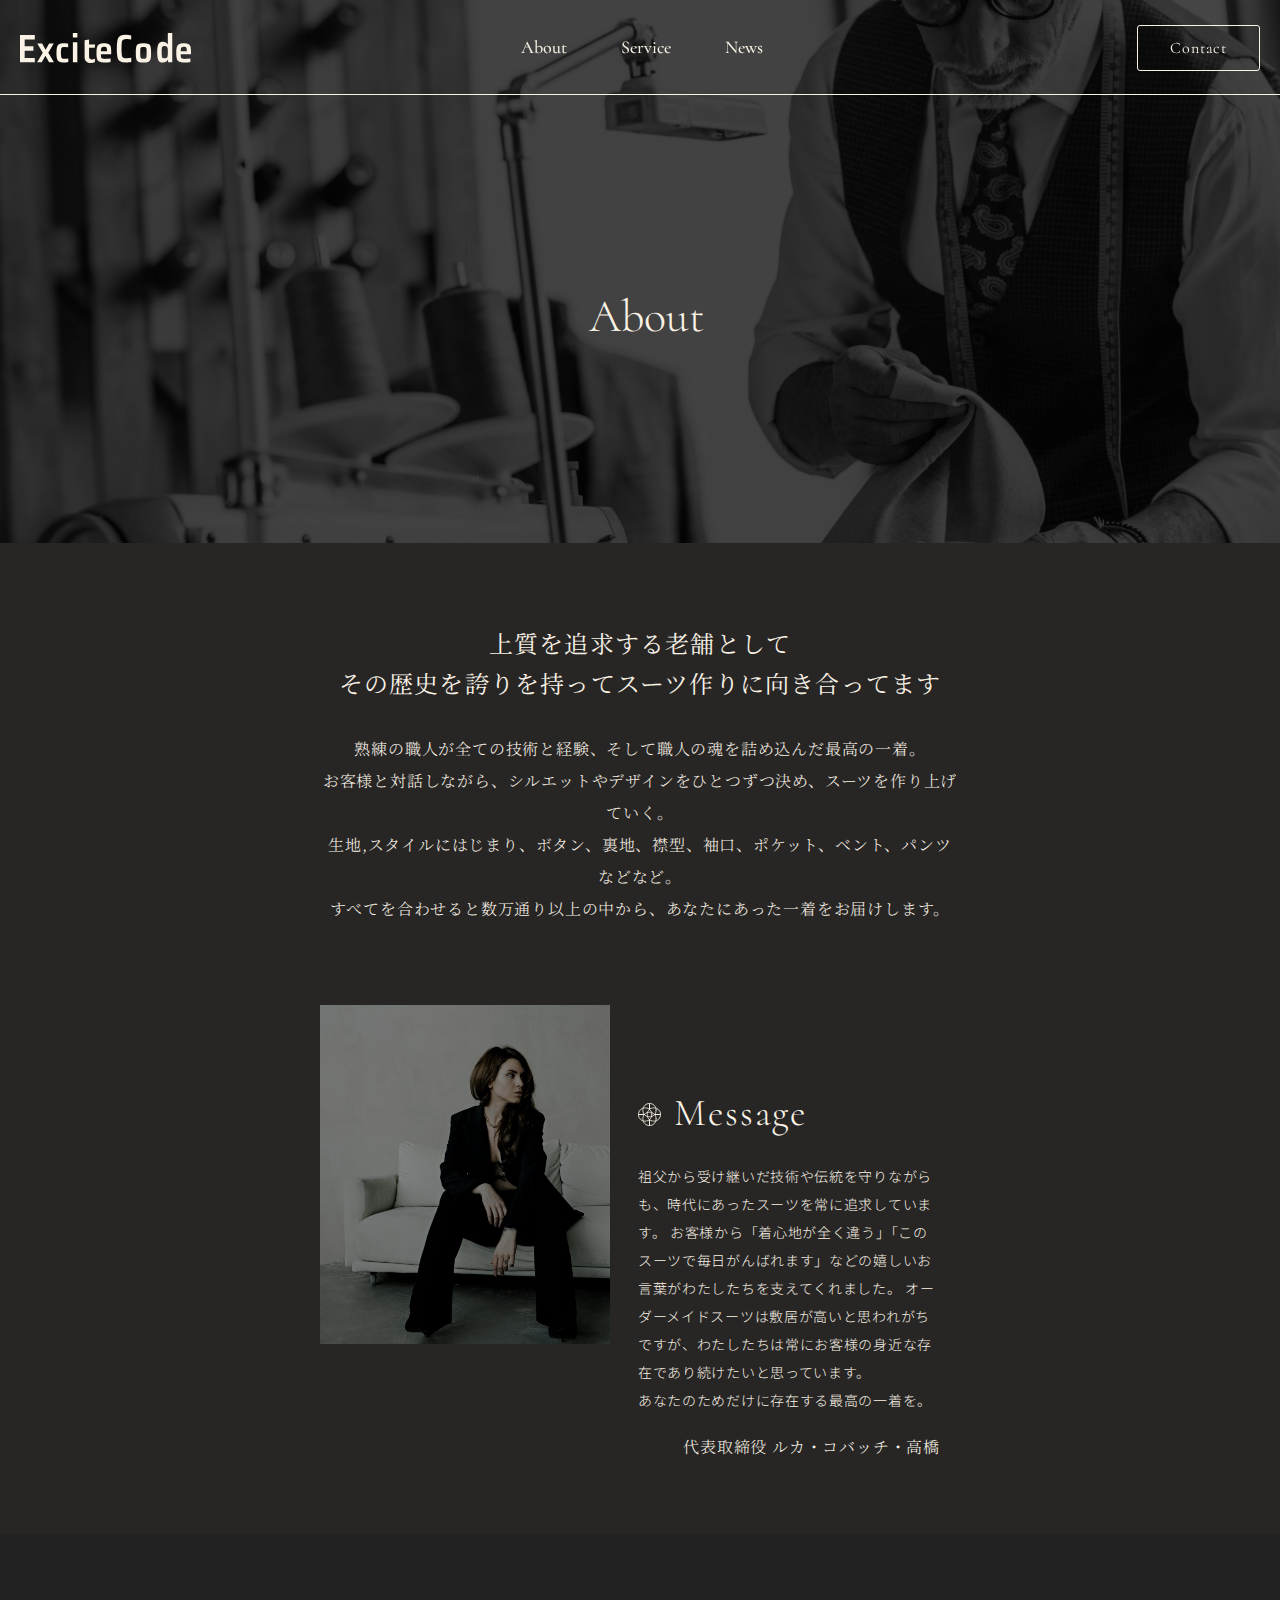
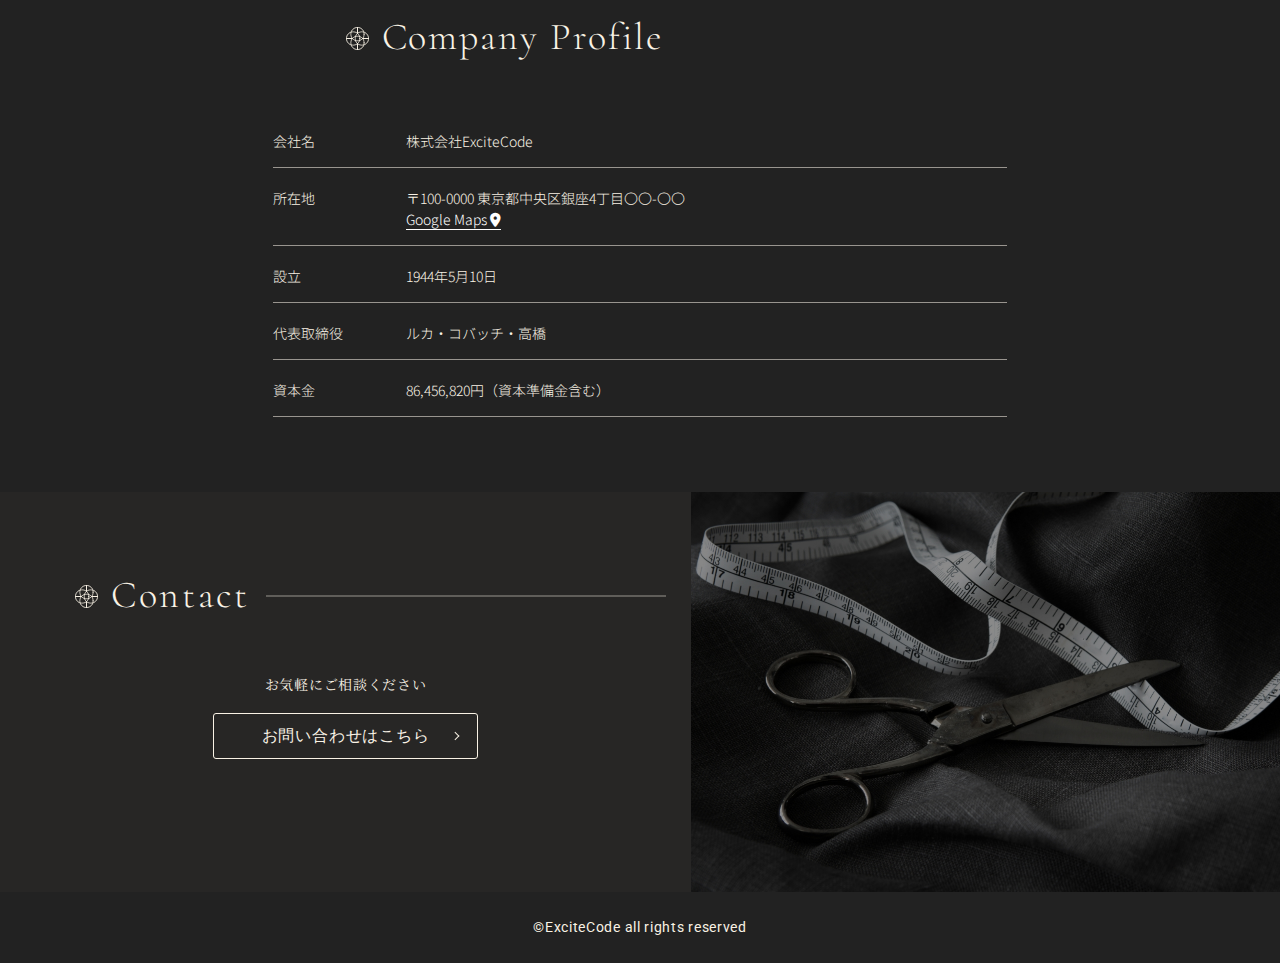
==== commit 7bc06ed4: "FVピクパ完成" ====
--- a/pc2_about.html
+++ b/pc2_about.html
@@ -43,7 +43,7 @@
 </head>
 
 <body>
-  <header class="header js-header"> <!--headerはメインビュー過ぎたら背景色を＃２２２２２２にする -->
+  <header class="header header__about js-header"> <!--headerはメインビュー過ぎたら背景色を＃２２２２２２にする -->
     <div class="header__inner">
       <a href="/index.html">
         <div class="header__name"><img class="header__logo" src="/images/h1.svg" alt="ExciteCode"></div>
--- a/css/style.css
+++ b/css/style.css
@@ -168,7 +168,7 @@
 
 .header.change-color {
   background-color: #222222;
-  transition: 0.3s ease-in-out;
+  transition: 0.8s ease-in-out;
 }
 @media screen and (max-width: 768px) {
   .header.change-color {
@@ -199,11 +199,7 @@
 }
 
 .header__name {
-  color: #F9F2E5;
-  font-family: "Cormorant", serif;
-  font-size: 18px;
-  width: 150px;
-  margin-right: auto;
+  width: 171px;
   margin-left: 5px;
 }
 @media screen and (max-width: 1024px) {
@@ -215,9 +211,8 @@
 }
 
 .header__nav {
-  margin-left: auto;
-  margin-right: auto;
   height: inherit;
+  padding-right: 45px;
 }
 
 .header__logo {
@@ -242,12 +237,14 @@
   color: #F9F2E5;
   display: flex;
   height: inherit;
-  padding: 0 30px;
+  padding: 0 27px;
   align-items: center;
 }
 
-.header__contact {
+.contact-button.header__contact {
   margin: 0 auto;
+  margin-right: 5px;
+  letter-spacing: 0.05em;
 }
 
 .header__about__section-title {
@@ -434,7 +431,7 @@
 .mv__title-inner {
   position: absolute;
   z-index: 500;
-  top: 55%;
+  top: 55.5%;
   left: 205px;
   transform: translateY(-50%);
   background-color: transparent;
@@ -469,7 +466,7 @@
   font-family: "Noto Serif JP", serif;
   font-weight: 400;
   font-size: 18px;
-  letter-spacing: 0.12em;
+  letter-spacing: 0.03em;
   margin-top: 5px;
 }
 @media screen and (max-width: 768px) {
@@ -1246,10 +1243,11 @@
 .contact__contact-button {
   font-size: 16px;
   letter-spacing: 0.05em;
+  font-family: "Cormorant", serif;
   margin: 0 auto;
   padding-bottom: 80px;
   width: 265px;
-  border-radius: 6px;
+  border-radius: 3px;
 }
 @media screen and (max-width: 375px) {
   .contact__contact-button {
@@ -1329,14 +1327,12 @@
   width: 100vw;
   margin-left: calc(50% - 50vw);
   margin-right: calc(50% - 50vw);
-  height: auto;
+  height: 543px;
   padding-top: 37.708%;
   background-image: url(/images/pc2__about-bg.jpg);
   background-repeat: no-repeat;
   background-position: center;
   background-size: cover;
-  overflow: hidden;
-  z-index: 100;
 }
 @media screen and (max-width: 768px) {
   .sub-mv {
@@ -2263,13 +2259,14 @@
 
 .inner {
   margin: 0 auto;
-  padding-top: 70px;
-  z-index: 10;
-  max-width: 83.333%;
+  max-width: 1250px;
+  width: 100%;
+  padding: 0 25px;
 }
 @media screen and (max-width: 768px) {
   .inner {
-    padding-top: 0;
+    padding: 0 15px;
+    max-width: 600px;
   }
 }
 
@@ -2375,13 +2372,13 @@
 
 .contact-button {
   position: relative;
-  font-family: "Noto Serif JP", serif;
+  font-family: "Cormorant", serif;
   display: flex;
   align-items: center;
   justify-content: center;
-  padding: 10px 30px;
+  padding: 10px 32px;
   color: #F9F2E5;
-  border-radius: 6px;
+  border-radius: 3px;
   background-color: transparent;
   border: 1px solid #F9F2E5;
 }
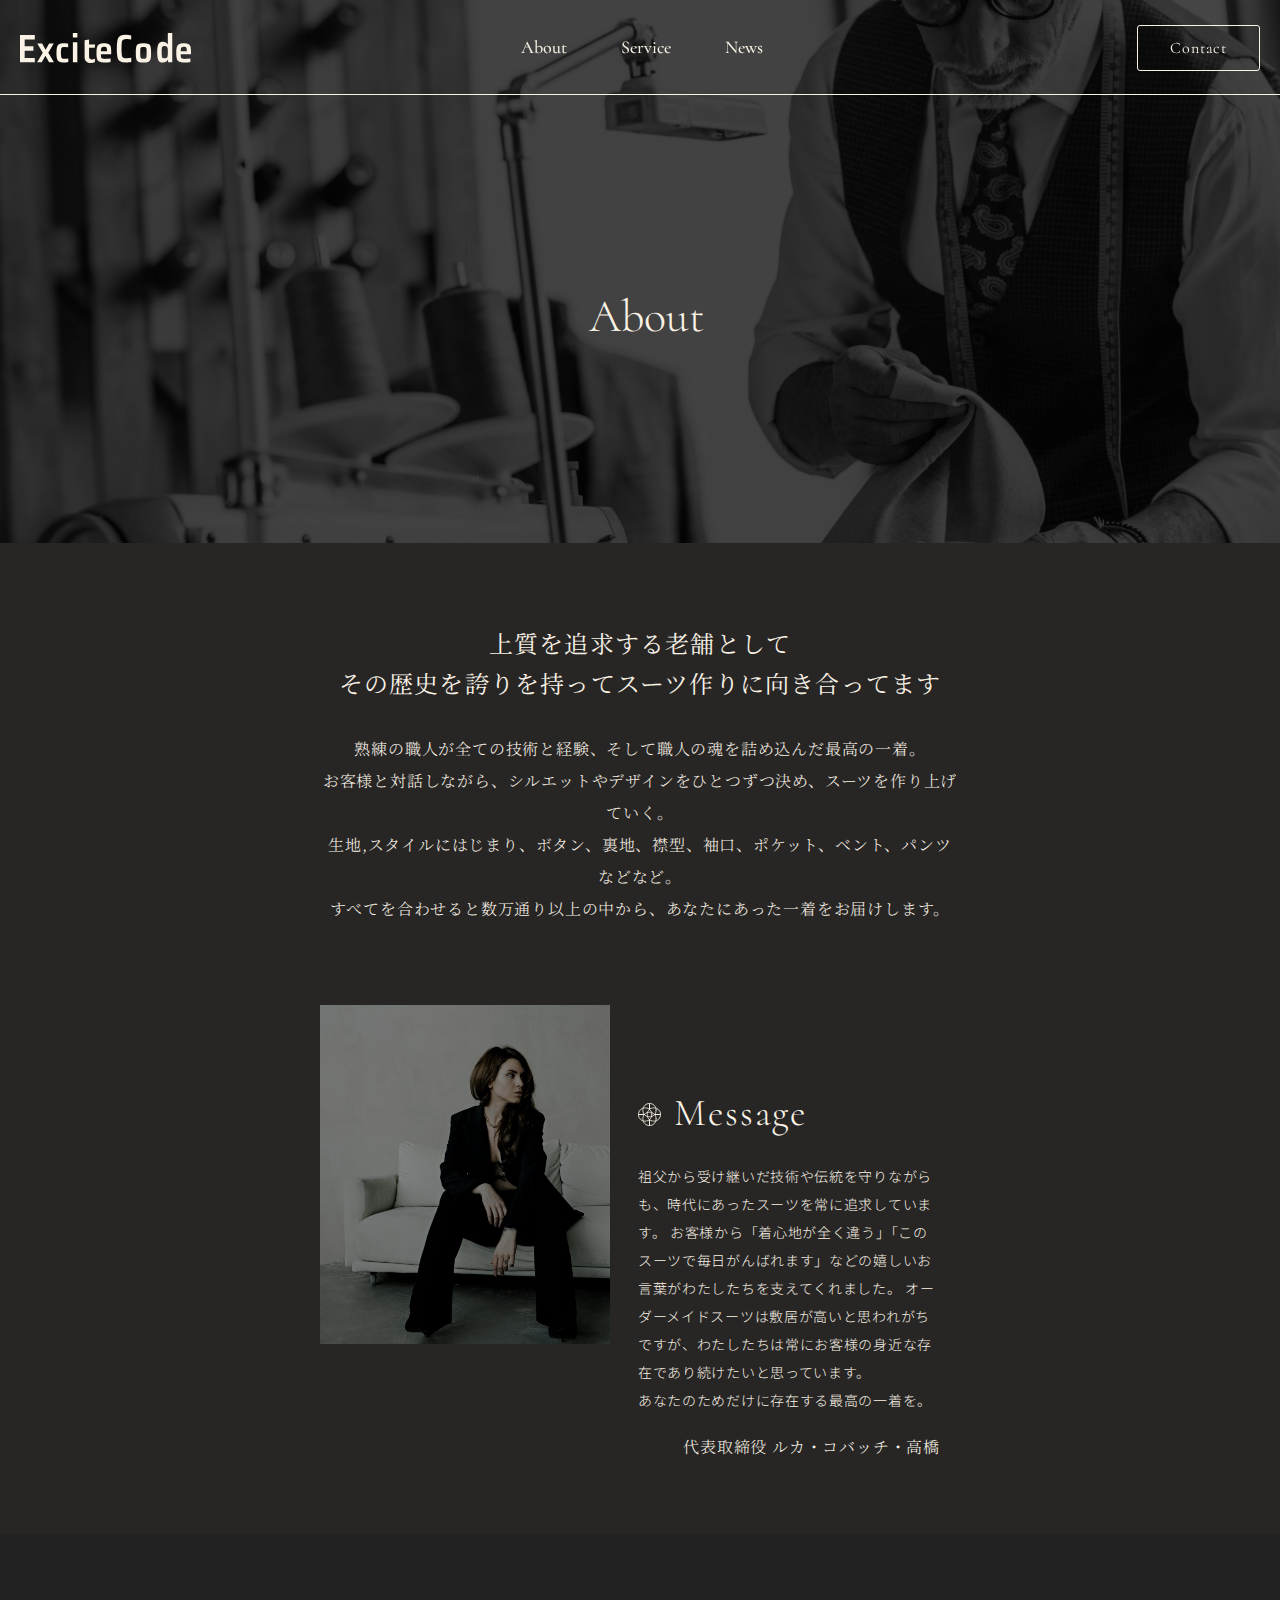
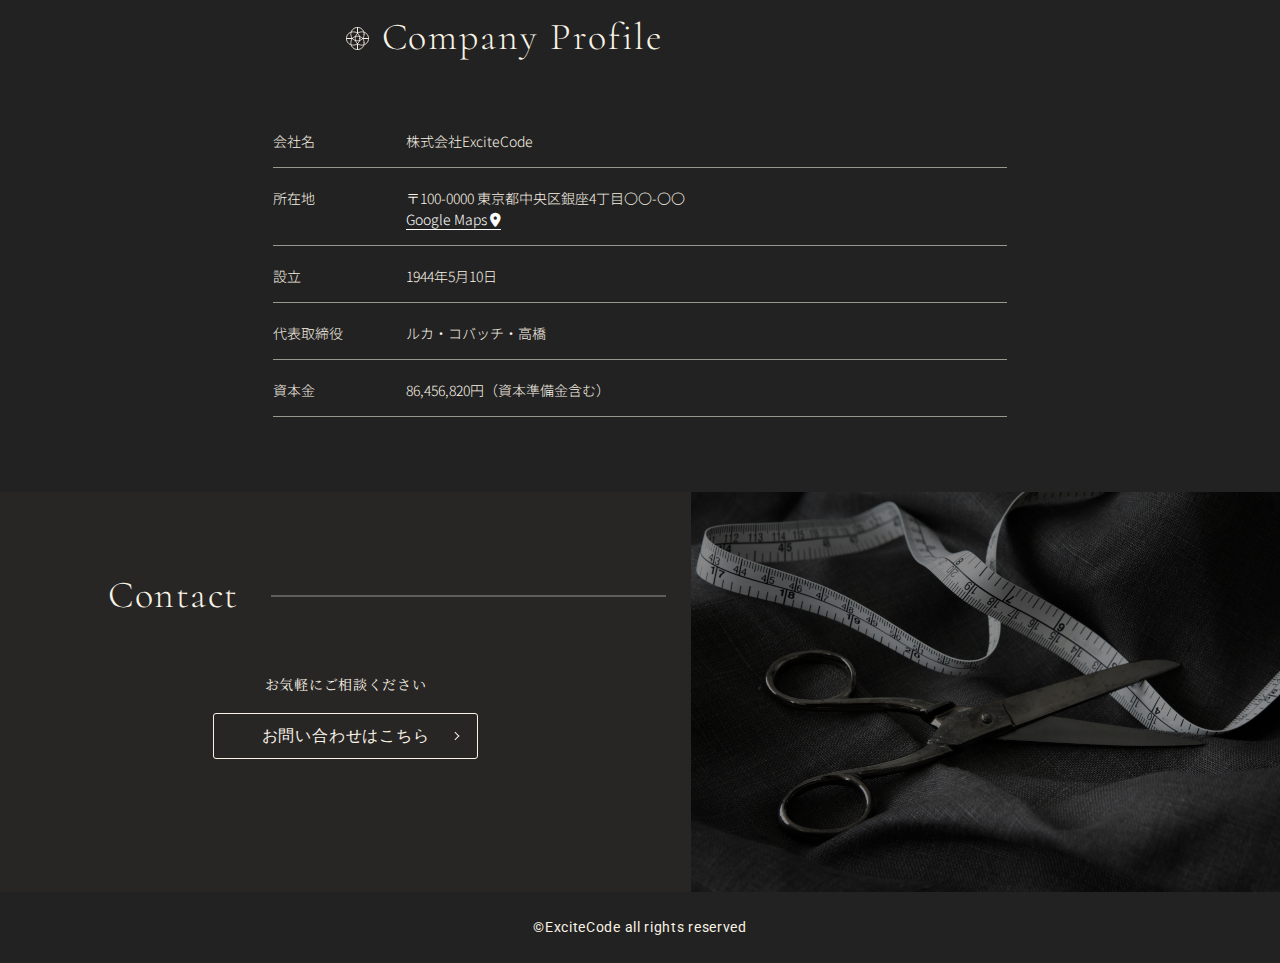
==== commit b0add548: "フォルダ整理" ====
--- a/pc2_about.html
+++ b/pc2_about.html
@@ -87,7 +87,7 @@
 
 
   <main>
-    <section class="sub-mv">
+    <section class="mv sub-mv">
       <div class="sub-page__title-inner">
         <h1 class="sub-page__title--about"> 
           About 
--- a/css/style.css
+++ b/css/style.css
@@ -581,16 +581,16 @@
   }
 }
 
-.about__title-wrap {
-  padding-top: 0px;
-}
-@media screen and (max-width: 768px) {
-  .about__title-wrap {
+.title-wrap.about__title-wrap {
+  padding-top: 75px;
+}
+@media screen and (max-width: 768px) {
+  .title-wrap.about__title-wrap {
     padding-top: 52px;
   }
 }
 @media screen and (max-width: 375px) {
-  .about__title-wrap {
+  .title-wrap.about__title-wrap {
     padding-top: 55px;
   }
 }
@@ -611,7 +611,6 @@
   flex-direction: row-reverse;
   gap: 35px;
   padding-top: 75px;
-  padding-left: 3rem;
 }
 @media screen and (max-width: 768px) {
   .about__section-inner {
@@ -622,12 +621,13 @@
 }
 
 .about__text-text {
+  font-family: "Noto Serif JP", serif;
   font-size: 22px;
   color: #F9F2E5;
   writing-mode: vertical-rl; /* 縦書きに変更 */
-  padding-top: 25px;
-  line-height: 2;
-  letter-spacing: 0.37em;
+  padding-top: 20px;
+  line-height: 40px;
+  letter-spacing: 9.05px;
 }
 @media screen and (max-width: 768px) {
   .about__text-text {
@@ -687,11 +687,10 @@
   font-size: 16px;
   text-align: left;
   line-height: 2;
-  margin-top: -65px;
+  margin-top: -60px;
   margin-right: auto;
   margin-left: auto;
-  width: 52%;
-  padding-left: 2rem;
+  max-width: 600px;
 }
 @media screen and (max-width: 768px) {
   .about-text-caver {
@@ -714,10 +713,12 @@
 }
 
 .button--view-more {
+  font-family: "Noto Serif JP", serif;
+  font-size: 16px;
   display: flex;
   justify-content: center;
   align-items: center;
-  margin: 38px auto 0;
+  margin: 40px auto 0;
   padding-bottom: 80px;
   z-index: 10;
 }
@@ -729,6 +730,13 @@
   }
 }
 
+.contact-button.about__contact-button--small {
+  font-family: "Noto Serif JP", serif;
+  padding: 15px 59px;
+  font-size: 16px;
+  letter-spacing: 0.05;
+}
+
 .service {
   background-color: #222222;
   padding-bottom: 60px;
@@ -739,8 +747,8 @@
   }
 }
 
-.title-wrap--service {
-  padding-top: 55px;
+.service__title-wrap {
+  padding-top: 75px;
 }
 
 .section-inner.section-inner--service {
@@ -781,12 +789,14 @@
   font-family: "Noto Serif JP", serif;
   font-size: 16px;
   font-weight: 300;
+  list-style: 0.05px;
   cursor: pointer;
   padding-bottom: 2px;
   border-bottom: 1px solid transparent;
-  color: #F9F2E5;
+  color: #2c2c2c;
   padding: 10px 15px;
-  transition: all 0.4s ease-out;
+  background-color: #222222;
+  transition: background-color 0.4s ease-out;
   position: relative;
   overflow: hidden;
 }
@@ -798,11 +808,7 @@
   }
 }
 .tab__button:hover, .tab__button.is-active {
-  background-color: rgba(0, 0, 0, 0.3);
-  border-bottom-color: #222222;
-}
-.tab__button:hover::after, .tab__button.is-active::after {
-  transform: translateX(0);
+  border-bottom-color: #F9F2E5;
 }
 
 .tab__button {
@@ -2293,7 +2299,7 @@
 }
 
 .section-title::before {
-  background-image: url(/images/title-logo.svg);
+  background-image: url(./images/title-logo.svg);
   position: absolute;
   content: "";
   width: 23px;
@@ -2323,8 +2329,8 @@
   font-family: "Cormorant", serif;
   font-weight: 300;
   font-size: 38px;
-  letter-spacing: 0.07em;
-  padding-left: 36px;
+  letter-spacing: 0.04em;
+  padding-left: 33px;
   overflow: hidden;
 }
 @media screen and (max-width: 1024px) {
@@ -2347,7 +2353,7 @@
   width: calc(100% - 10px); /* 要素の幅を設定 */
   height: 0; /* ボーダーの高さを0に設定 */
   border-top: 1px solid #99958F; /* 上部ボーダーのスタイルを設定 */
-  margin-left: 1rem; /* 左側の余白を設定 */
+  margin-left: 2rem; /* 左側の余白を設定 */
   position: absolute;
   top: 50%;
   transform: translateY(-50%); /* 中央揃えのために上方向に移動 */
